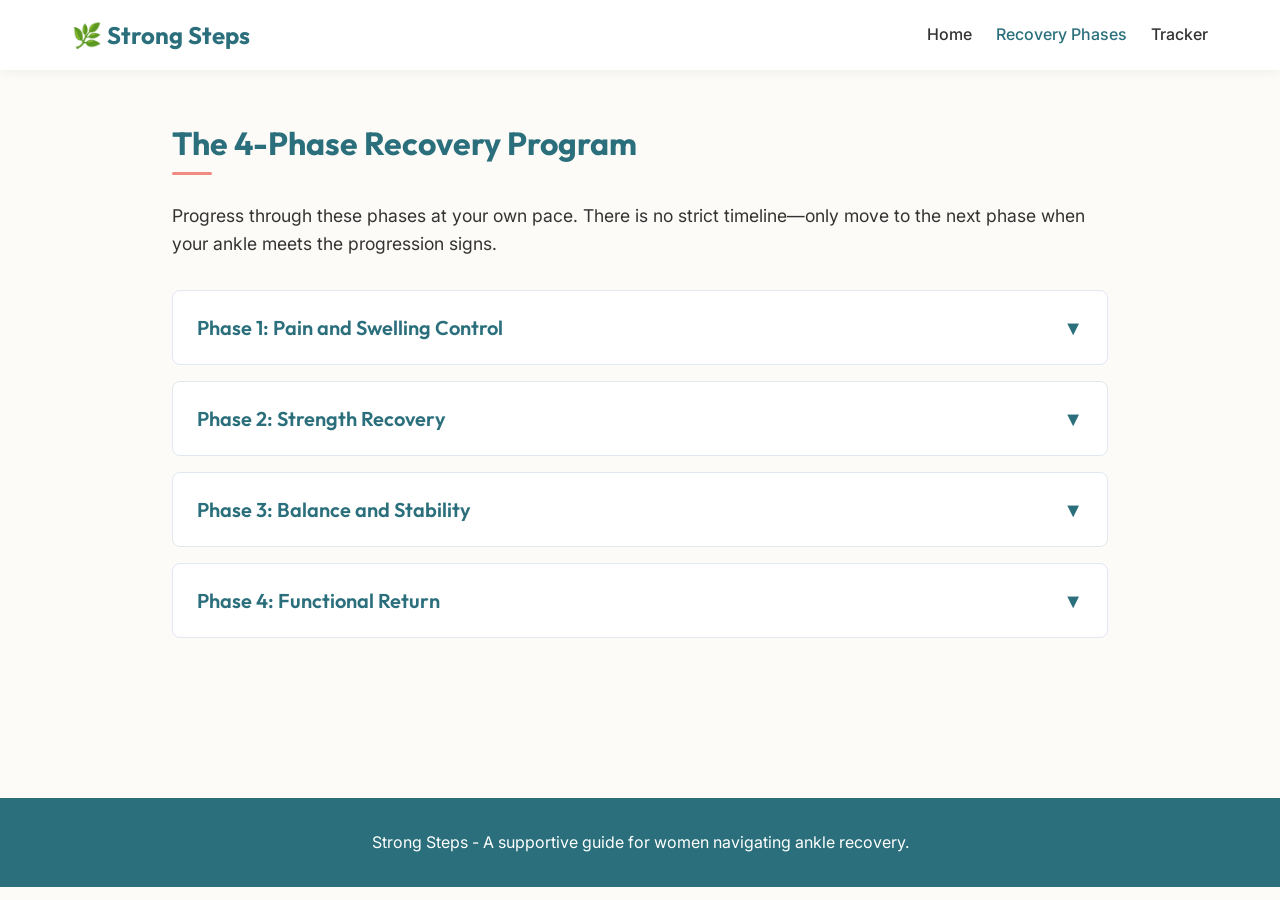
==== recovery-phases.html @ 437a4fda "update" ====
<!DOCTYPE html>
<html lang="en">
<head>
  <meta charset="UTF-8">
  <meta name="viewport" content="width=device-width, initial-scale=1.0">
  <title>Recovery Phases - Strong Steps</title>
  <link href="https://fonts.googleapis.com/css2?family=Inter:wght@400;500;600&family=Outfit:wght@500;600;700&display=swap" rel="stylesheet">
  <link rel="stylesheet" href="styles.css">
</head>
<body>

  <header>
    <nav>
      <a href="index.html" class="logo">🌿 Strong Steps</a>
      <button class="hamburger">☰</button>
      <ul class="nav-links">
        <li><a href="index.html">Home</a></li>
        <li><a href="recovery-phases.html" style="color: var(--primary);">Recovery Phases</a></li>
        <li><a href="self-monitoring.html">Tracker</a></li>
      </ul>
    </nav>
  </header>

  <main class="container">
    <h1 class="section-title">The 4-Phase Recovery Program</h1>
    <p class="text-body" style="font-size: 1.1rem; margin-bottom: 2rem;">
      Progress through these phases at your own pace. There is no strict timeline—only move to the next phase when your ankle meets the progression signs.
    </p>

    <div class="accordion">
      <!-- PHASE 1 -->
      <div class="accordion-item">
        <button class="accordion-header">
          <span>Phase 1: Pain and Swelling Control</span>
          <span class="icon">▼</span>
        </button>
        <div class="accordion-content">
          <p class="text-body" style="margin-top: 1rem;"><strong>Goals:</strong> Reduce inflammation and protect the healing ligament while maintaining gentle movement.</p>
          
          <h4 style="margin-top: 1.5rem; color: var(--text-main);">Exercises:</h4>
          <ul class="text-body" style="margin-left: 1.5rem; margin-bottom: 1rem;">
            <li><strong>Ankle Pumps:</strong> Sitting or lying down, slowly point your toes away from you, then pull them back towards you. <em>(15-20 reps, 3x a day)</em></li>
            <li><strong>Alphabet:</strong> Imagine your big toe is a pen and slowly draw the alphabet in the air. Keep the movement small to avoid sharp pain. <em>(1-2 times a day)</em></li>
            <li><strong>Light Activation:</strong> Sit with your foot flat against a wall or immovable object. Gently push the outside of your foot into the wall for 5 seconds without letting the foot move. <em>(5 reps, 2x a day)</em></li>
          </ul>

          <div class="highlight-box">
            <strong>Ready to Progress When:</strong> You can walk short distances around the house with minimal pain, and the initial sharp pain and major swelling have significantly reduced.
          </div>
        </div>
      </div>

      <!-- PHASE 2 -->
      <div class="accordion-item">
        <button class="accordion-header">
          <span>Phase 2: Strength Recovery</span>
          <span class="icon">▼</span>
        </button>
        <div class="accordion-content">
          <p class="text-body" style="margin-top: 1rem;"><strong>Goals:</strong> Strengthen the muscles supporting the ankle (especially the calves and inner ankle muscles) and restore full mobility.</p>
          
          <h4 style="margin-top: 1.5rem; color: var(--text-main);">Exercises:</h4>
          <ul class="text-body" style="margin-left: 1.5rem; margin-bottom: 1rem;">
            <li><strong>Seated Calf Raises:</strong> Sit with feet flat on the floor. Push through your toes to lift your heels up high. Lower slowly. <em>(3 sets of 15 reps, 1x a day)</em></li>
            <li><strong>Resistance Band Inversion:</strong> Secure a band around your foot. Gently pull the foot inward against the band's resistance. Return slowly. <em>(3 sets of 10 reps, 1x a day)</em></li>
            <li><strong>Towel Stretch:</strong> Sit with legs straight. Loop a towel under your toes and gently pull towards you to stretch the calf. <em>(Hold 30 seconds, 3x a day)</em></li>
          </ul>

          <div class="highlight-box">
            <strong>Ready to Progress When:</strong> You can perform these exercises easily, walk normally without a limp, and stand on the injured leg for 10 seconds without severe pain.
          </div>
        </div>
      </div>

      <!-- PHASE 3 -->
      <div class="accordion-item">
        <button class="accordion-header">
          <span>Phase 3: Balance and Stability</span>
          <span class="icon">▼</span>
        </button>
        <div class="accordion-content">
          <p class="text-body" style="margin-top: 1rem;"><strong>Goals:</strong> Train your nervous system to trust the ankle again (neuromuscular control) and improve balance.</p>
          
          <h4 style="margin-top: 1.5rem; color: var(--text-main);">Exercises:</h4>
          <ul class="text-body" style="margin-left: 1.5rem; margin-bottom: 1rem;">
            <li><strong>Single Leg Balance:</strong> Stand near a wall for support. Lift your good leg and balance on your injured leg. Try to let go of the wall. <em>(Hold 30-45 seconds, 3 reps)</em></li>
            <li><strong>Uneven Balance:</strong> Once single leg balance is easy, do it while standing on a folded towel or sofa cushion. <em>(Hold 30 seconds, 3 reps)</em></li>
            <li><strong>Standing Calf Raises:</strong> Stand holding a wall. Push up onto your tiptoes with both feet, then slowly lower. <em>(3 sets of 12 reps)</em></li>
          </ul>

          <div class="highlight-box">
            <strong>Ready to Progress When:</strong> You can balance on the injured leg on a cushion for 30 seconds without falling, and have no pain during daily activities.
          </div>
        </div>
      </div>

      <!-- PHASE 4 -->
      <div class="accordion-item">
        <button class="accordion-header">
          <span>Phase 4: Functional Return</span>
          <span class="icon">▼</span>
        </button>
        <div class="accordion-content">
          <p class="text-body" style="margin-top: 1rem;"><strong>Goals:</strong> Prepare the ankle for higher impact tasks like rapid walking, sports, or heavy daily activities.</p>
          
          <h4 style="margin-top: 1.5rem; color: var(--text-main);">Exercises:</h4>
          <ul class="text-body" style="margin-left: 1.5rem; margin-bottom: 1rem;">
            <li><strong>Small Hops:</strong> Hop forward and backward over an imaginary line on two feet. Progress to side-to-side hops. <em>(3 sets of 20 seconds)</em></li>
            <li><strong>Single Leg Calf Raises:</strong> Stand on just the injured leg. Push up onto your tiptoes and slowly lower. <em>(3 sets of 8-10 reps)</em></li>
            <li><strong>Brisk Walking to Light Jogging:</strong> Start introducing small intervals of light jogging during your walks, gradually increasing the jogging time if pain-free.</li>
          </ul>

          <div class="highlight-box">
            <strong>Ready for Full Return When:</strong> You have full movement, full strength compared to the other leg, zero hesitation when hopping, and feel confident returning to your normal activities.
          </div>
        </div>
      </div>
    </div>

  </main>

  <footer>
    <p>Strong Steps - A supportive guide for women navigating ankle recovery.</p>
  </footer>

  <script src="main.js"></script>
</body>
</html>
---- styles.css ----
:root {
  --primary: #2a6f7b; /* Calming Teal */
  --primary-light: #5da4af;
  --secondary: #a3c1ad; /* Sage green */
  --accent: #f28b82; /* Soft Coral */
  --bg-color: #fcfbf8; /* Warm cream */
  --card-bg: #ffffff;
  --text-main: #333333;
  --text-muted: #666666;
  --border-color: #e2e8f0;
}

* {
  box-sizing: border-box;
  margin: 0;
  padding: 0;
}

body {
  font-family: 'Inter', sans-serif;
  color: var(--text-main);
  background-color: var(--bg-color);
  line-height: 1.6;
}

h1, h2, h3, h4 {
  font-family: 'Outfit', sans-serif;
  color: var(--primary);
  margin-bottom: 1rem;
}

a {
  color: var(--primary);
  text-decoration: none;
  transition: color 0.3s ease;
}

a:hover {
  color: var(--primary-light);
}

/* Header & Nav */
header {
  background-color: var(--card-bg);
  box-shadow: 0 2px 10px rgba(0,0,0,0.05);
  position: sticky;
  top: 0;
  z-index: 100;
}

nav {
  max-width: 1200px;
  margin: 0 auto;
  display: flex;
  justify-content: space-between;
  align-items: center;
  padding: 1rem 2rem;
}

.logo {
  font-family: 'Outfit', sans-serif;
  font-size: 1.5rem;
  font-weight: 700;
  color: var(--primary);
  display: flex;
  align-items: center;
  gap: 0.5rem;
}

.nav-links {
  display: flex;
  gap: 1.5rem;
  list-style: none;
}

.nav-links a {
  font-weight: 500;
  color: var(--text-main);
}

.nav-links a:hover {
  color: var(--primary);
}

.hamburger {
  display: none;
  background: none;
  border: none;
  font-size: 1.5rem;
  cursor: pointer;
  color: var(--primary);
}

/* Base Layout Container */
.container {
  max-width: 1000px;
  margin: 0 auto;
  padding: 3rem 2rem;
}

/* Hero Section */
.hero {
  background-color: var(--secondary);
  color: white;
  padding: 4rem 2rem;
  text-align: center;
  border-radius: 12px;
  margin-bottom: 3rem;
}

.hero h1 {
  color: white;
  font-size: 2.5rem;
  margin-bottom: 1rem;
}

.hero p {
  font-size: 1.2rem;
  max-width: 700px;
  margin: 0 auto;
}

/* Grid layout for cards */
.grid {
  display: grid;
  grid-template-columns: repeat(auto-fill, minmax(300px, 1fr));
  gap: 2rem;
}

/* Cards */
.card {
  background-color: var(--card-bg);
  border-radius: 12px;
  padding: 2rem;
  box-shadow: 0 4px 6px rgba(0,0,0,0.02);
  transition: transform 0.3s ease, box-shadow 0.3s ease;
  border: 1px solid var(--border-color);
  display: flex;
  flex-direction: column;
}

.card:hover {
  transform: translateY(-5px);
  box-shadow: 0 10px 15px rgba(0,0,0,0.05);
}

.card h3 {
  font-size: 1.3rem;
  margin-bottom: 1rem;
}

.btn {
  display: inline-block;
  background-color: var(--primary);
  color: white;
  padding: 0.75rem 1.5rem;
  border-radius: 8px;
  font-weight: 500;
  text-align: center;
  margin-top: 1rem;
  transition: background-color 0.3s ease;
  border: none;
  cursor: pointer;
}

.btn:hover {
  background-color: var(--primary-light);
  color: white;
}
.btn-outline {
  background-color: transparent;
  color: var(--primary);
  border: 2px solid var(--primary);
}
.btn-outline:hover {
  background-color: var(--primary);
  color: white;
}

.mt-auto { margin-top: auto; }

/* Learn More Toggle */
.learn-more-container {
  margin-top: 2rem;
  background-color: var(--card-bg);
  border-radius: 8px;
  border: 1px solid var(--border-color);
  overflow: hidden;
}

.learn-more-btn {
  width: 100%;
  text-align: left;
  padding: 1rem 1.5rem;
  background-color: rgba(93, 164, 175, 0.1);
  border: none;
  font-family: 'Inter', sans-serif;
  font-weight: 600;
  color: var(--primary);
  display: flex;
  justify-content: space-between;
  align-items: center;
  cursor: pointer;
  transition: background-color 0.3s ease;
}

.learn-more-btn:hover {
  background-color: rgba(93, 164, 175, 0.2);
}

.learn-more-content {
  max-height: 0;
  overflow: hidden;
  transition: max-height 0.4s ease-out;
  padding: 0 1.5rem;
}

.learn-more-content.open {
  padding: 1.5rem;
  border-top: 1px solid var(--border-color);
}

/* Accordion */
.accordion {
  margin-bottom: 3rem;
}
.accordion-item {
  background-color: var(--card-bg);
  border: 1px solid var(--border-color);
  border-radius: 8px;
  margin-bottom: 1rem;
  overflow: hidden;
}
.accordion-header {
  width: 100%;
  text-align: left;
  padding: 1.5rem;
  background: none;
  border: none;
  font-family: 'Outfit', sans-serif;
  font-size: 1.25rem;
  font-weight: 600;
  color: var(--primary);
  display: flex;
  justify-content: space-between;
  align-items: center;
  cursor: pointer;
}
.accordion-header:hover {
  background-color: rgba(93, 164, 175, 0.05);
}
.accordion-content {
  max-height: 0;
  overflow: hidden;
  transition: max-height 0.4s ease-out;
  padding: 0 1.5rem;
}
.accordion-content.open {
  padding: 0 1.5rem 1.5rem;
}

/* Interactive Tracker */
.tracker {
  background: var(--card-bg);
  padding: 2rem;
  border-radius: 12px;
  border: 1px solid var(--border-color);
  margin-top: 2rem;
}
.tracker-group {
  margin-bottom: 1.5rem;
}
.tracker-group label {
  display: block;
  font-weight: 600;
  margin-bottom: 0.5rem;
  color: var(--text-main);
}
input[type=range] {
  width: 100%;
  accent-color: var(--primary);
}
.tracker-output {
  margin-top: 2rem;
  padding: 1.5rem;
  border-radius: 8px;
  background-color: rgba(93, 164, 175, 0.1);
  font-weight: 500;
  color: var(--primary);
}

/* Footer */
footer {
  background-color: var(--primary);
  color: white;
  text-align: center;
  padding: 2rem;
  margin-top: 4rem;
}

footer a {
  color: white;
  text-decoration: underline;
}

/* Responsive */
@media (max-width: 768px) {
  .nav-links {
    display: none;
    flex-direction: column;
    width: 100%;
    position: absolute;
    top: 100%;
    left: 0;
    background-color: var(--card-bg);
    padding: 1rem 2rem;
    box-shadow: 0 4px 6px rgba(0,0,0,0.05);
  }
  .nav-links.active {
    display: flex;
  }
  .hamburger {
    display: block;
  }
  .hero h1 {
    font-size: 2rem;
  }
}

/* Typography styles */
.section-title {
  margin-bottom: 2rem;
  position: relative;
  display: inline-block;
}
.section-title::after {
  content: '';
  position: absolute;
  bottom: -5px;
  left: 0;
  width: 40px;
  height: 3px;
  background-color: var(--accent);
  border-radius: 2px;
}
.text-body { margin-bottom: 1rem; }
.highlight-box {
  background-color: rgba(242, 139, 130, 0.1);
  border-left: 4px solid var(--accent);
  padding: 1rem 1.5rem;
  margin: 1.5rem 0;
  border-radius: 0 8px 8px 0;
}
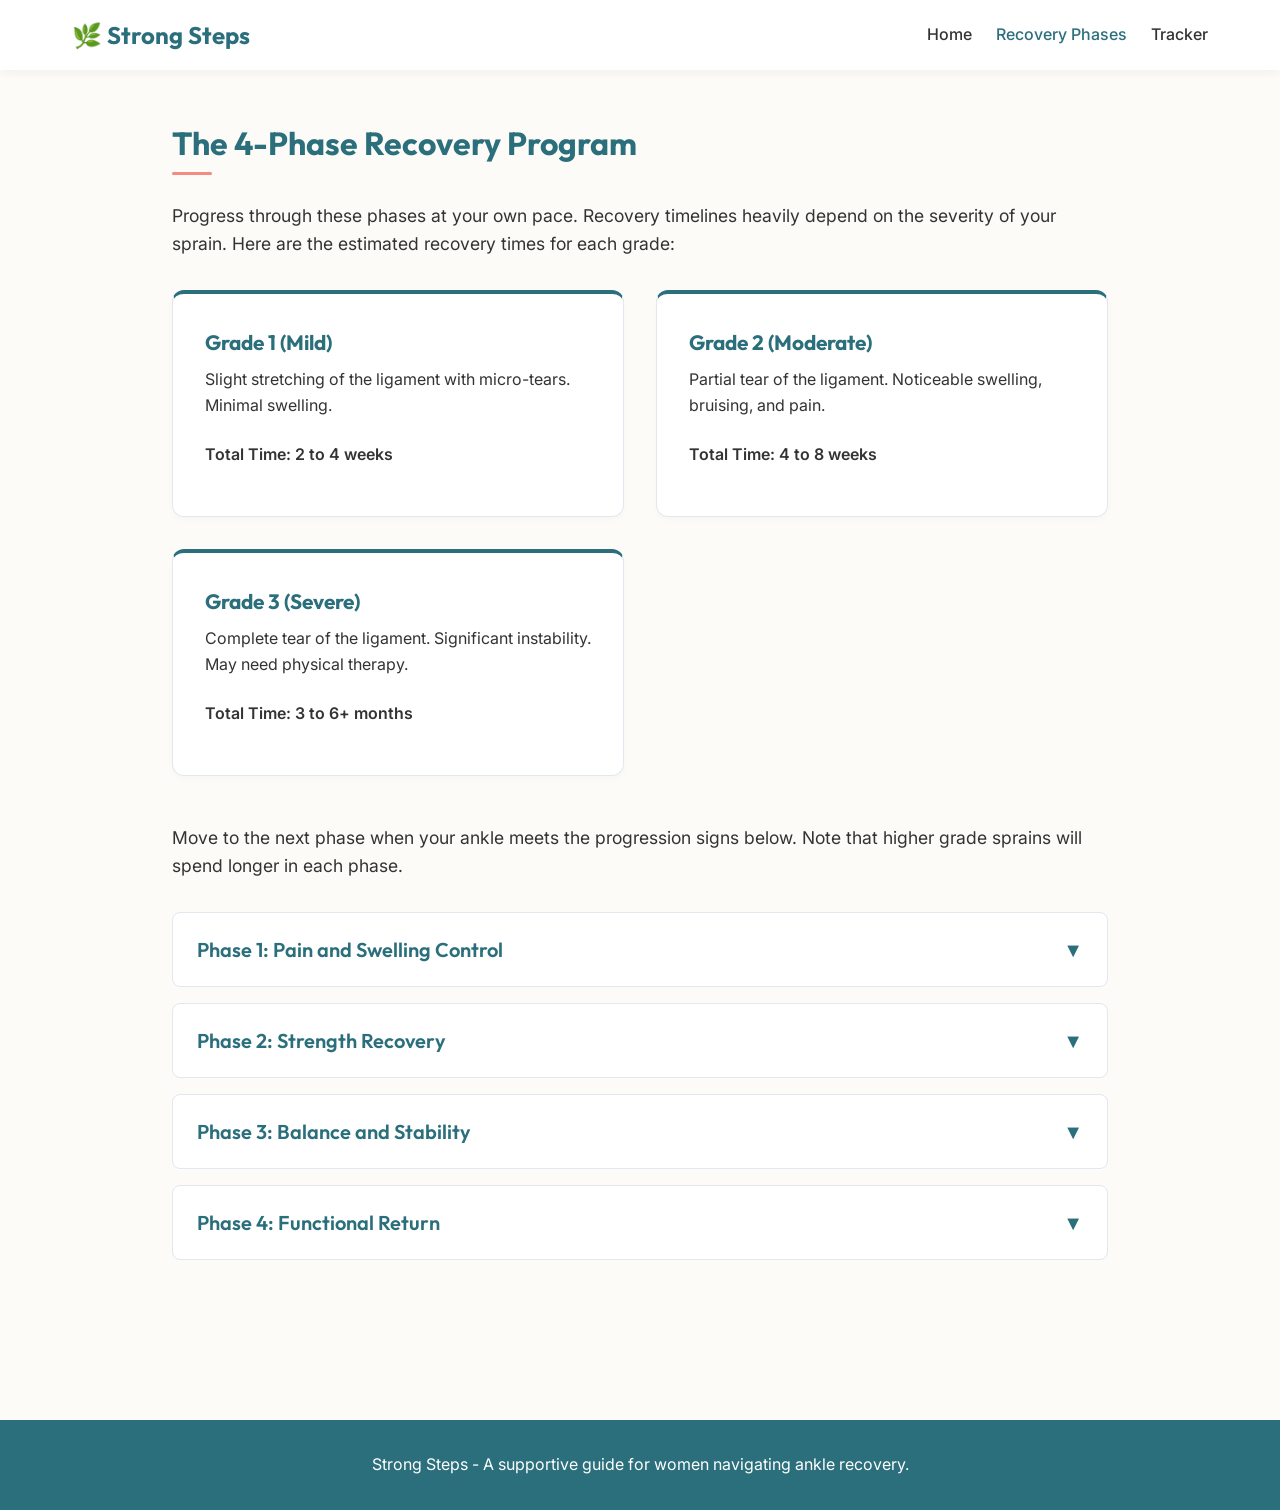
==== commit 32c00b9e: "update" ====
--- a/recovery-phases.html
+++ b/recovery-phases.html
@@ -24,7 +24,29 @@
   <main class="container">
     <h1 class="section-title">The 4-Phase Recovery Program</h1>
     <p class="text-body" style="font-size: 1.1rem; margin-bottom: 2rem;">
-      Progress through these phases at your own pace. There is no strict timeline—only move to the next phase when your ankle meets the progression signs.
+      Progress through these phases at your own pace. Recovery timelines heavily depend on the severity of your sprain. Here are the estimated recovery times for each grade:
+    </p>
+
+    <div class="grid" style="margin-bottom: 3rem;">
+      <div class="card" style="border-top: 4px solid var(--primary);">
+        <h3 style="margin-bottom: 0.5rem;">Grade 1 (Mild)</h3>
+        <p class="text-body">Slight stretching of the ligament with micro-tears. Minimal swelling.</p>
+        <p class="text-body" style="margin-top: 0.5rem; font-weight: 600; color: var(--text-main);">Total Time: 2 to 4 weeks</p>
+      </div>
+      <div class="card" style="border-top: 4px solid var(--primary);">
+        <h3 style="margin-bottom: 0.5rem;">Grade 2 (Moderate)</h3>
+        <p class="text-body">Partial tear of the ligament. Noticeable swelling, bruising, and pain.</p>
+        <p class="text-body" style="margin-top: 0.5rem; font-weight: 600; color: var(--text-main);">Total Time: 4 to 8 weeks</p>
+      </div>
+      <div class="card" style="border-top: 4px solid var(--primary);">
+        <h3 style="margin-bottom: 0.5rem;">Grade 3 (Severe)</h3>
+        <p class="text-body">Complete tear of the ligament. Significant instability. May need physical therapy.</p>
+        <p class="text-body" style="margin-top: 0.5rem; font-weight: 600; color: var(--text-main);">Total Time: 3 to 6+ months</p>
+      </div>
+    </div>
+
+    <p class="text-body" style="font-size: 1.1rem; margin-bottom: 2rem;">
+      Move to the next phase when your ankle meets the progression signs below. Note that higher grade sprains will spend longer in each phase.
     </p>
 
     <div class="accordion">
@@ -36,6 +58,7 @@
         </button>
         <div class="accordion-content">
           <p class="text-body" style="margin-top: 1rem;"><strong>Goals:</strong> Reduce inflammation and protect the healing ligament while maintaining gentle movement.</p>
+          <p class="text-body" style="margin-top: 0.5rem; font-size: 0.95rem; color: var(--text-light);"><em>Estimated Phase Duration: Grade 1 (1-3 days), Grade 2 (1-2 weeks), Grade 3 (2-4 weeks)</em></p>
           
           <h4 style="margin-top: 1.5rem; color: var(--text-main);">Exercises:</h4>
           <ul class="text-body" style="margin-left: 1.5rem; margin-bottom: 1rem;">
@@ -58,6 +81,7 @@
         </button>
         <div class="accordion-content">
           <p class="text-body" style="margin-top: 1rem;"><strong>Goals:</strong> Strengthen the muscles supporting the ankle (especially the calves and inner ankle muscles) and restore full mobility.</p>
+          <p class="text-body" style="margin-top: 0.5rem; font-size: 0.95rem; color: var(--text-light);"><em>Estimated Phase Duration: Grade 1 (1-2 weeks), Grade 2 (2-4 weeks), Grade 3 (4-8 weeks)</em></p>
           
           <h4 style="margin-top: 1.5rem; color: var(--text-main);">Exercises:</h4>
           <ul class="text-body" style="margin-left: 1.5rem; margin-bottom: 1rem;">
@@ -80,6 +104,7 @@
         </button>
         <div class="accordion-content">
           <p class="text-body" style="margin-top: 1rem;"><strong>Goals:</strong> Train your nervous system to trust the ankle again (neuromuscular control) and improve balance.</p>
+          <p class="text-body" style="margin-top: 0.5rem; font-size: 0.95rem; color: var(--text-light);"><em>Estimated Phase Duration: Grade 1 (1-2 weeks), Grade 2 (2-4 weeks), Grade 3 (4-8 weeks)</em></p>
           
           <h4 style="margin-top: 1.5rem; color: var(--text-main);">Exercises:</h4>
           <ul class="text-body" style="margin-left: 1.5rem; margin-bottom: 1rem;">
@@ -102,6 +127,7 @@
         </button>
         <div class="accordion-content">
           <p class="text-body" style="margin-top: 1rem;"><strong>Goals:</strong> Prepare the ankle for higher impact tasks like rapid walking, sports, or heavy daily activities.</p>
+          <p class="text-body" style="margin-top: 0.5rem; font-size: 0.95rem; color: var(--text-light);"><em>Estimated Phase Duration: Grade 1 (ongoing), Grade 2 (2-4 weeks), Grade 3 (2-4+ months)</em></p>
           
           <h4 style="margin-top: 1.5rem; color: var(--text-main);">Exercises:</h4>
           <ul class="text-body" style="margin-left: 1.5rem; margin-bottom: 1rem;">
